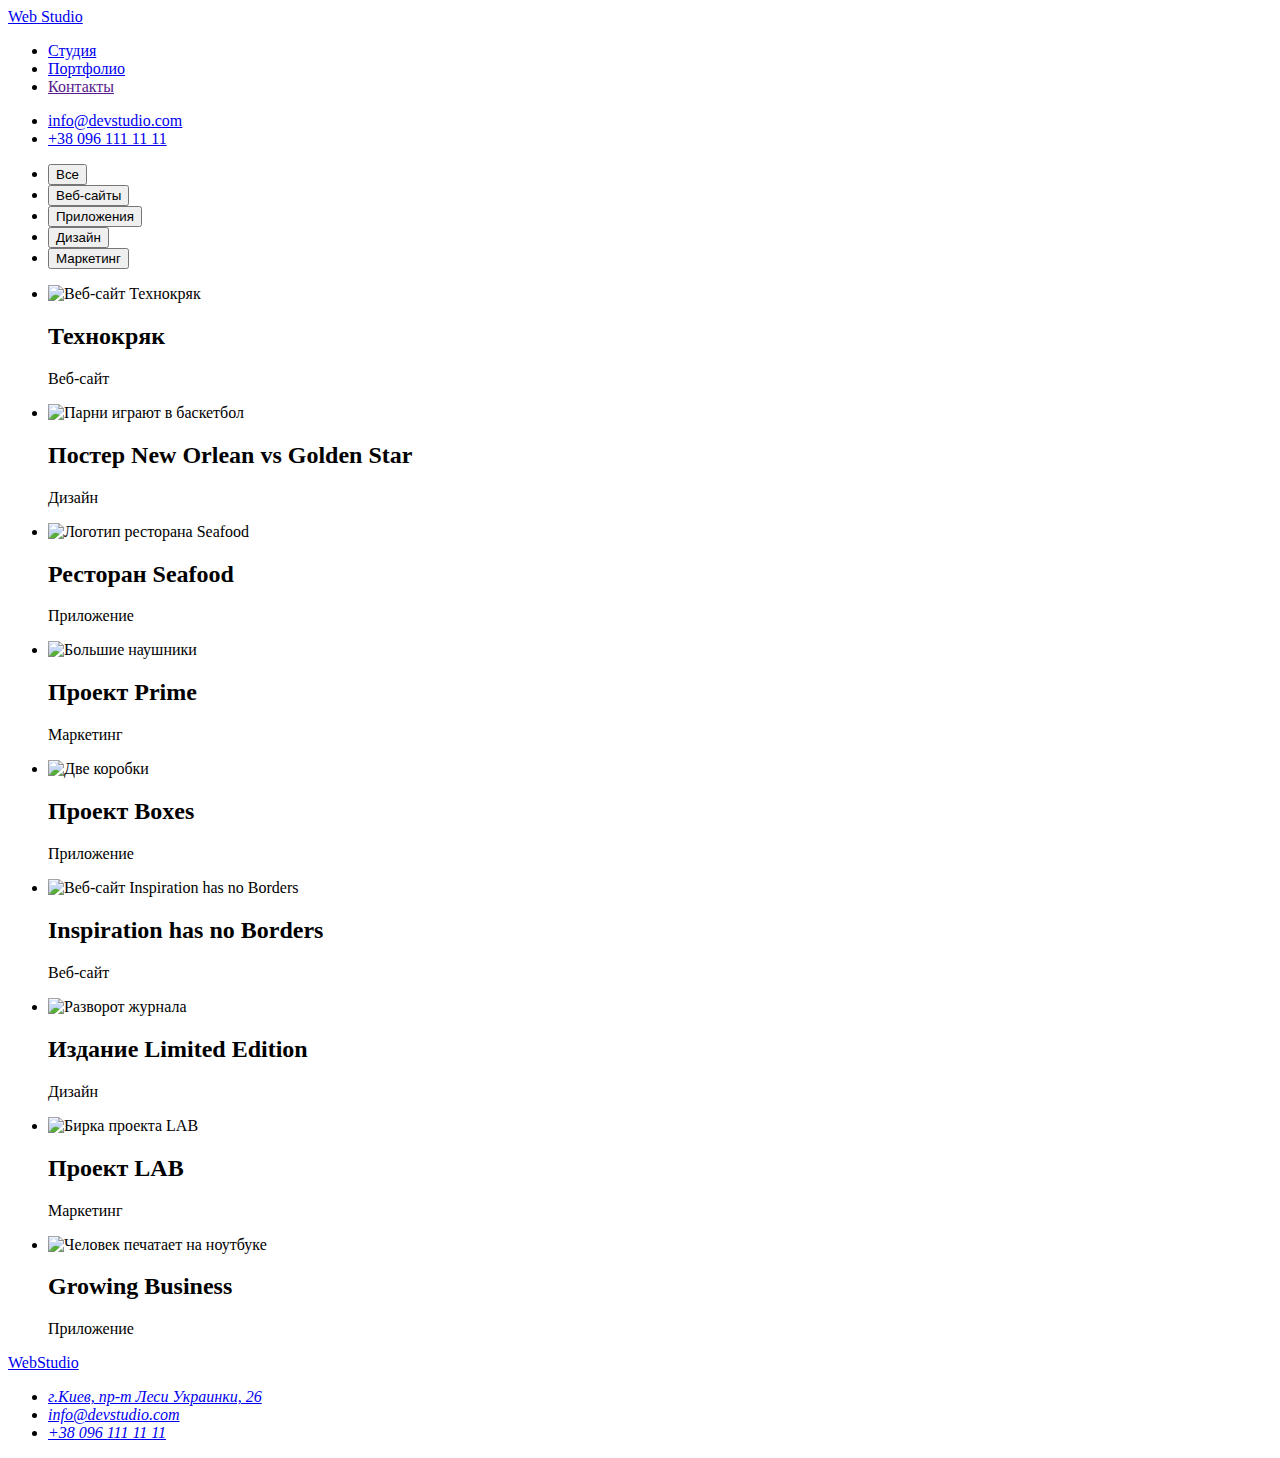
==== portfolio.html @ 760f86f2 "Add files via upload" ====
<!DOCTYPE html>
<html lang="ru">
<head>
    <meta charset="UTF-8">
    <meta http-equiv="X-UA-Compatible" content="IE=edge">
    <meta name="viewport" content="width=device-width, initial-scale=1.0">
    <title>Портфолио</title>
    <link rel="preconnect" href="https://fonts.googleapis.com"/>
    <link rel="preconnect" href="https://fonts.gstatic.com" crossorigin/>
    <link href="https://fonts.googleapis.com/css2?family=Raleway:wght@700&family=Roboto:wght@400;500;700;900&display=swap" rel="stylesheet"/>    
    <link rel="stylesheet" href="https://github.com/sindresorhus/modern-normalize/blob/main/modern-normalize.css"/>
    <link rel="stylesheet" href="./css/styles.css"/>
</head>

<body>
    <!--Шапка-->
    <header class="header">
        <!--Главная навигация-->
        <div class="conteiner nav-flex">
        <nav class="header-nav">
            <a class="logo-link link" href="./index.html">Web <span class="logo-black">Studio</span></a>
            <ul class="header-nav-list list">
                <li class="header-nav-item">
                    <a class="header-nav-link link" href="./index.html">Студия</a>
                </li>
                <li class="header-nav-item">
                    <a class="header-nav-link link current" href="./portfolio.html">Портфолио</a>
                </li>
                <li class="header-nav-item">
                    <a class="header-nav-link link" href="">Контакты</a>
                </li>
            </ul>
        </nav>
    
        <ul class="header-contact-list list">
            <li class="header-contact-item">
                <a class="header-contact-link link" href="mailto:info@devstudio.com">info@devstudio.com</a>
            </li>
            <li class="header-contact-item">
                <a class="header-contact-link link" href="tel:+380961111111">+38 096 111 11 11</a>
            </li>
        </ul>
    </div>
    </header>

    <!--Основной контент-->

    <main>
    <section class="portfolio-section">
        <!--Фильтры-->
    <div class="conteiner">
       <ul class="portfolio-btn-list list">
         <li class="portfolio-btn-item"> 
          <button class="portfolio-btn" type="button">Все</button> 
         </li>
          <li class="portfolio-btn-item">
          <button class="portfolio-btn" type="button">Веб-сайты</button>
         </li>
         <li class="portfolio-btn-item">
          <button class="portfolio-btn" type="button">Приложения</button>
         </li>
         <li class="portfolio-btn-item">
         <button class="portfolio-btn" type="button">Дизайн</button>
         </li>
         <li class="portfolio-btn-item">
         <button class="portfolio-btn" type="button">Маркетинг</button>
         </li>
       </ul>
    </div>

         <!--Примеры работ-->

    <div class="conteiner">
        <ul class="portfolio-list list">
           <li class="portfolio-item"> 
               <img 
               src="/images/techno.jpg" 
               alt="Веб-сайт Технокряк"
               width="370"
               height="292"
               />
               <h2 class="portfolio-list-title">Технокряк</h2>
               <p class=" potrtfolio-list-text">Веб-сайт</p>
           </li>
            <li class="portfolio-item">
            <img 
            src="/images/neworlean.jpg" 
            alt="Парни играют в баскетбол" 
            width="370" 
            height="292" 
            />
            <h2 class="portfolio-list-title">Постер New Orlean vs Golden Star</h2>
            <p  class="potrtfolio-list-text">Дизайн</p>
            </li>
            <li class="portfolio-item">
            <img 
            src="/images/seafood.jpg" 
            alt="Логотип ресторана Seafood" 
            width="370" 
            height="292" 
            />
            <h2 class="portfolio-list-title">Ресторан Seafood</h2>
            <p  class="potrtfolio-list-text">Приложение</p>
            </li>
            <li class="portfolio-item">
            <img 
            src="/images/headphone.jpg" 
            alt="Большие наушники" 
            width="370" 
            height="292" 
            />
            <h2 class="portfolio-list-title">Проект Prime</h2>
            <p class="potrtfolio-list-text">Маркетинг</p>
            </li>
            <li class="portfolio-item">
            <img 
            src="/images/boxes.jpg" 
            alt="Две коробки" 
            width="370" 
            height="292" 
            />
            <h2 class="portfolio-list-title">Проект Boxes</h2>
            <p class="potrtfolio-list-text">Приложение</p>
            </li>
            <li class="portfolio-item">
            <img 
            src="/images/monoblock.jpg" 
            alt="Веб-сайт Inspiration has no Borders" 
            width="370" 
            height="292" />
            <h2 class="portfolio-list-title" lang="en">Inspiration has no Borders</h2>
            <p class=" otrtfolio-list-text">Веб-сайт</p>
            </li>
            <li class="portfolio-item">
            <img 
            src="/images/magazine.jpg" 
            alt="Разворот журнала" 
            width="370"
            height="292" 
            />
            <h2 class="portfolio-list-title">Издание Limited Edition</h2>
            <p class="potrtfolio-list-text">Дизайн</p>
            </li>
            <li class="portfolio-item">
            <img 
            src="/images/tag.jpg" 
            alt="Бирка проекта LAB" 
            width="370" 
            height="292" 
            />
            <h2 class="portfolio-list-title">Проект LAB</h2>
            <p class="potrtfolio-list-text">Маркетинг</p>
            </li>
            <li class="portfolio-item">
            <img 
            src="/images/printing.jpg"
            alt="Человек печатает на ноутбуке" 
            width="370" 
            height="292" 
            />
            <div class="portfolio-border">
            <h2 class="portfolio-list-title" lang="en">Growing Business</h2>
            <p class=" potrtfolio-list-text">Приложение</p>
            </div>
        </li>
        </ul>
    </div>
    </section>

</main>

        <!--Подвал-->

<footer class="footer">
    <div class="container">
    <a class="logo link" href="./index.html">Web<span class="logo-white">Studio</span></a>

     <!-- Список контактов -->

    <address class="footer-contact">
        <ul class="footer-contact-list list">
            <li class="footer-contact-item">
                <a class="footer-contact-link address link" href="https://goo.gl/maps/CdvJLRiEL6Q8Smko8" target="_blank"
                    rel="noreferrer noopener">г.Киев, пр-т Леси Украинки, 26</a>
            </li>
            <li class="footer-contact-item">
                <a class="footer-contact-link link" href="mailto:info@devstudio.com">info@devstudio.com</a>
            </li>
            <li class="footer-contact-item">
                <a class="footer-contact-link link" href="tel:+380961111111">+38 096 111 11 11</a>
            </li>
        </ul>
    </address>
    </div>
</footer>
</body>
</html>
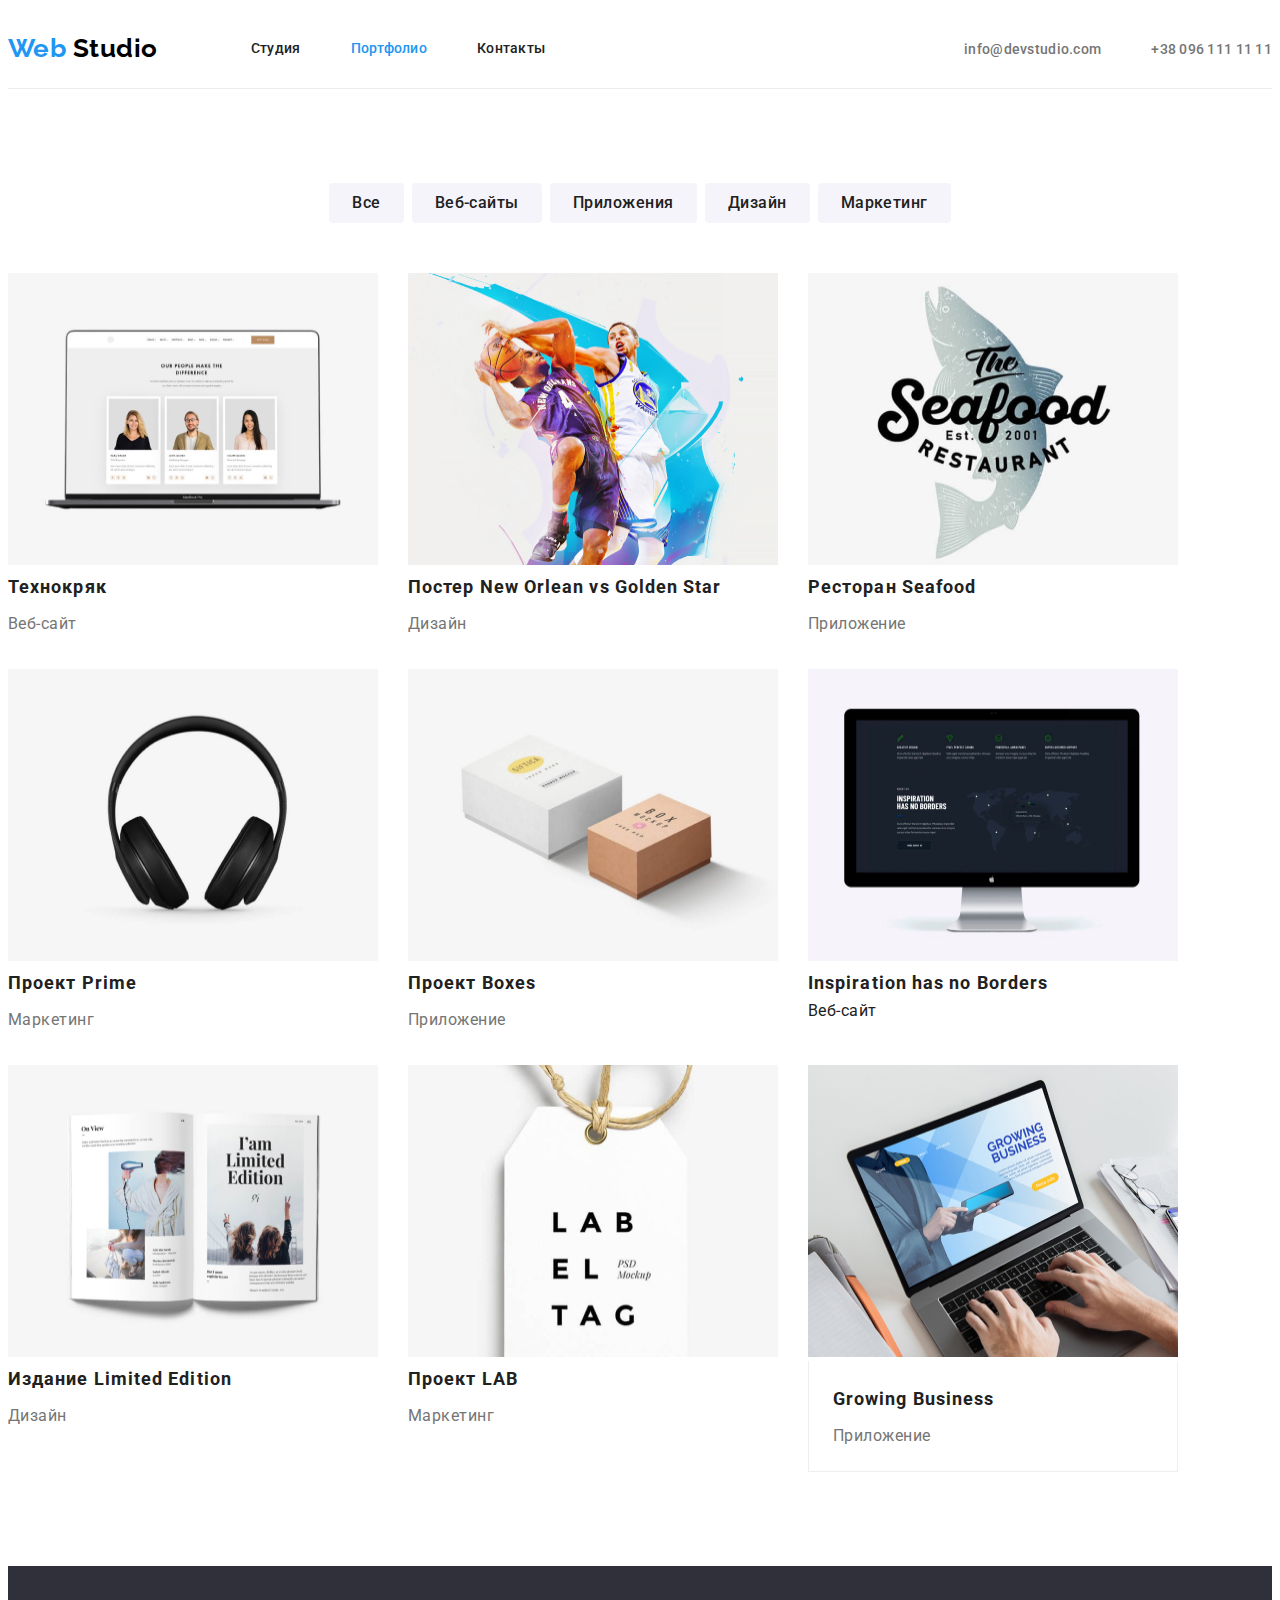
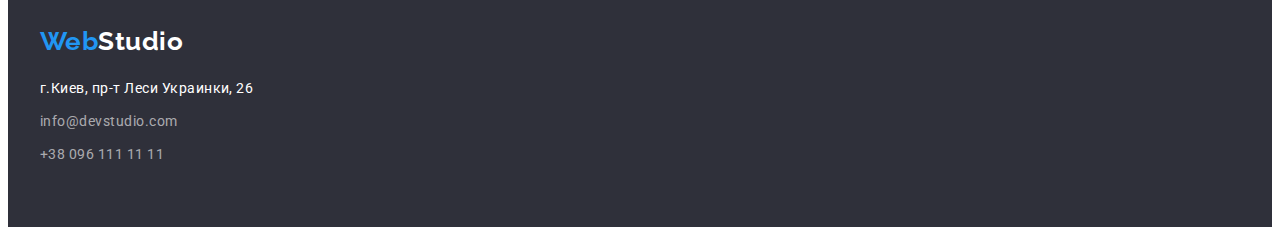
==== commit fa1946cb: "Add files via upload" ====
--- a/portfolio.html
+++ b/portfolio.html
@@ -117,8 +117,7 @@
             src="/images/boxes.jpg" 
             alt="Две коробки" 
             width="370" 
-            height="292" 
-            />
+            height="292">
             <h2 class="portfolio-list-title">Проект Boxes</h2>
             <p class="potrtfolio-list-text">Приложение</p>
             </li>
--- a/css/styles.css
+++ b/css/styles.css
@@ -0,0 +1,407 @@
+:root {
+    --primary-text-color: #212121;
+    --secondary-text-color: #757575;
+    --white-text-color: #ffffff;
+    --accent-color: #2196f3;
+    --black-logo-color: #000000;
+    --footer-text-color: rgba(255, 255, 255, 0.6);
+    --white-background-color: #ffffff;
+    --hero-background-color: #2f303a;
+    --team-background-color: #f5f4fa;
+}
+
+
+body { 
+        font-family: "Roboto", sans-serif;
+        letter-spacing: 0.03em;
+        background-color: var(--white-background-color);
+        color: var(--primary-text-color);
+}
+
+/*----убираем точки списков----*/
+.list {
+    list-style: none;
+}
+/*----убираем подчеркивание ссылок----*/
+.link {
+    text-decoration: none;
+}
+
+/*----глобальный сброс margin, padding----*/
+h1,
+h2,
+h3,
+h4,
+h5,
+h6,
+p,
+ul {
+    margin: 0;
+    padding: 0;
+}
+
+.container {
+    width: 1200px;
+    margin-left: auto;
+    margin-right: auto;
+    padding-left: 15px;
+    padding-right: 15px;   
+}
+
+.logo {
+    font-family: "Raleway", sans-serif;
+    font-weight: 700;
+    font-size: 26px;
+    line-height: 1.19;
+    color: var(--accent-color);
+    align-items: center;
+    text-align: center;
+}
+.section-title {
+    font-weight: 700;
+    font-size: 36px;
+    line-height: 1.17;
+    text-align: center;
+    color: var(--primary-text-color);
+}
+.footer-contact-link {
+    font-family: 'Roboto';
+    font-style: normal;
+    font-size: 14px;
+    line-height: 1.71;
+    color: var(--footer-text-color);
+}
+
+.footer-contact-link:hover,
+.footer-contact-link:focus {
+    color: var(--accent-color);
+}
+
+            /*----Шапка----*/
+
+.header {
+    border-bottom: 1px solid #ececec;
+}
+
+.nav-flex {
+    display: flex;
+    align-items: center;
+}
+
+.header-nav {
+    display: flex;
+    align-items: center;
+}
+
+.logo-link {
+        font-family: "Raleway", sans-serif;
+        font-style: normal;
+        font-weight: 700;
+        font-size: 26px;
+        line-height: 1.19;
+        color: var(--accent-color);
+}
+
+.logo-black {
+    color: var(--black-logo-color);
+}
+
+.header-nav-list {
+    display: flex;
+    margin-left: 93px;
+}
+
+.header-nav-item:not(:last-child) {
+    margin-right: 50px;
+}
+
+.header-nav-link {
+        font-weight: 500;
+        font-size: 14px;
+        line-height: 16px;
+        letter-spacing: 0.02em;
+        color: var(--primary-text-color);
+         
+        display: block;
+        padding-top: 32px;
+        padding-bottom: 32px;
+  }
+
+.header-contact-list {
+        display: flex;
+        margin-left: auto;
+}
+
+.header-contact-item+.header-contact-item {
+    margin-left: 50px;
+}
+
+.header-nav-link.current {
+        color: var(--accent-color)
+}
+
+.header-contact-link {
+        font-weight: 500;
+        font-size: 14px;
+        line-height: 1.14;
+        letter-spacing: 0.02em;
+        color: var(--secondary-text-color);
+
+
+}
+
+.header-nav-link:hover,
+.header-nav-link:focus,
+.header-contact-link:hover,
+.header-contact-link:focus {
+    color: var(--accent-color);
+}
+
+
+        /*----Герой----*/
+
+.hero {
+    background-color: var(--hero-background-color);
+
+    padding-top: 200px;
+    padding-bottom: 200px;
+    text-align: center;
+}
+
+.hero-title {
+        font-weight: 900;
+        font-size: 44px;
+        line-height: 1.36; 
+        text-align: center;
+        letter-spacing: 0.06em;
+        text-transform: uppercase;
+        color: var(--white-text-color);
+
+        margin-bottom: 30px;
+        margin-left: auto;
+        margin-right: auto;
+        max-width: 696px;
+  }
+
+.hero-btn {
+        font-family: 'Roboto', sans-serif;
+        font-weight: 700;
+        font-size: 16px;
+        line-height: 1.88;
+        align-items: center;
+        text-align: center;
+        letter-spacing: 0.06em;
+       
+        background-color: var(--accent-color);
+        color: var(--white-text-color);
+        cursor: pointer;
+
+        min-width: 200px;
+        display: inline-block;
+        border-radius: 4px;
+        padding: 10px 32px;
+        border: 1px solid transparent;
+  }
+
+  .hero-btn:hover,
+  .hero-btn:focus {
+      background-color: var(--white-text-color);
+      color: var(--accent-color);
+  }
+
+/*----Особенности----*/
+
+.title {
+    color: var(--primary-text-color);
+}
+.text {
+    color: var(--secondary-text-color);
+}
+                
+.features-section {
+    background-color: var(--white-background-color);
+    padding-top: 94px;
+    padding-bottom: 94px;
+}
+
+.features-list{
+    display: flex ;
+}
+
+.features-item:not(:last-child){
+margin-right: 30px;
+max-width: 270px;
+}
+.features-title{
+        font-weight: 700;
+        font-size: 14px;
+        line-height: 1.14;
+        text-transform: uppercase;
+
+        margin-bottom: 10px;
+}
+.features-text {
+        
+        font-size: 14px;
+        line-height: 1.71;
+        color: var(--secondary-text-color);
+}
+
+  /*----Список занятий----*/
+
+.work-section{
+    background-color: var(--white-background-color);
+
+    padding-bottom: 94px;
+}
+
+.work-list {
+    display: flex;
+}
+
+.work-item:not(:last-child) {
+    margin-right: 30px;
+}
+
+.section-title {
+    margin-bottom: 50px;
+}
+
+      /*----Команда----*/
+
+.team-section {
+        background-color: var(--team-background-color);
+        padding-top: 94px;
+        padding-bottom: 94px;
+}
+
+.team-list {
+    display: flex;
+}
+
+.team-item:not(:last-child) {
+    margin-right: 30px;
+}
+
+.team-workers {
+    padding: 30px 0px;
+}
+.team-worker {
+        font-weight: 500;
+        font-size: 16px;
+        line-height: 1.19;
+        text-align: center;
+
+}
+
+.team-profession {
+        font-size: 16px;
+        line-height: 1.19;
+        text-align: center;
+        color: var(--secondary-text-color);
+
+        margin-top: 10px;
+}
+
+    /*----Подвал----*/
+
+ .footer {
+     background-color: var(--hero-background-color);
+    
+        padding-top: 60px;
+        padding-bottom: 60px;
+ }   
+ .logo-white {
+     color: var(--white-text-color);
+ }
+
+ /*----Список контактов----*/
+
+ .footer-contact {
+     margin-top: 20px;
+    }
+
+.footer-contact-link.address {
+    color: var(--white-text-color);
+}
+ 
+.footer-contact-item,
+.footer-contact-item {
+    margin-top: 9px;
+}
+
+        /*----Портфолио----*/
+
+.portfolio-section {
+    background-color: var(--white-background-color);
+        padding-top: 94px;
+        padding-bottom: 94px;
+    }
+.portfolio-btn-list {
+    display: flex;
+    justify-content: center;
+    margin-bottom: 50px;
+}
+
+.portfolio-btn-item:not(:last-child) {
+    margin-right: 8px;
+}
+
+.portfolio-btn {
+    font-family: 'Roboto', sans-serif;
+    font-weight: 500;
+    font-size: 16px;
+    line-height: 1.63;
+    text-align: center;
+    letter-spacing: 0.03em;
+    background-color: var(--team-background-color);
+    color: var(--primary-text-color);
+    cursor: pointer;
+
+        display: inline-block;
+        min-width: 73px;
+        border-radius: 4px;
+        border: 1px solid transparent;
+        padding: 6px 22px;
+}
+
+.portfolio-btn:hover,
+.portfolio-btn:focus {
+    background-color: var(--accent-color);
+    color: var(--white-text-color);
+}
+    /*----Примеры работ----*/
+
+.portfolio-list {
+    display: flex;
+    flex-wrap: wrap;
+    margin: -15px;
+}
+    
+.portfolio-item{
+    background-color: var(--white-background-color);
+    margin: 15px;
+}
+
+.portfolio-border {
+    border: 1px solid #eeeeee;
+    border-top: transparent;
+    padding: 20px 24px;
+}
+
+
+.portfolio-list-title{
+        font-weight: 700;
+        font-size: 18px;
+        line-height: 2;
+        letter-spacing: 0.06em;
+        color: var(--primary-text-color);
+}
+.potrtfolio-list-text{
+        font-size: 16px;
+        line-height: 1.87;
+        letter-spacing: 0.03em;
+        color: var(--secondary-text-color);
+
+        margin-top: 4px;
+}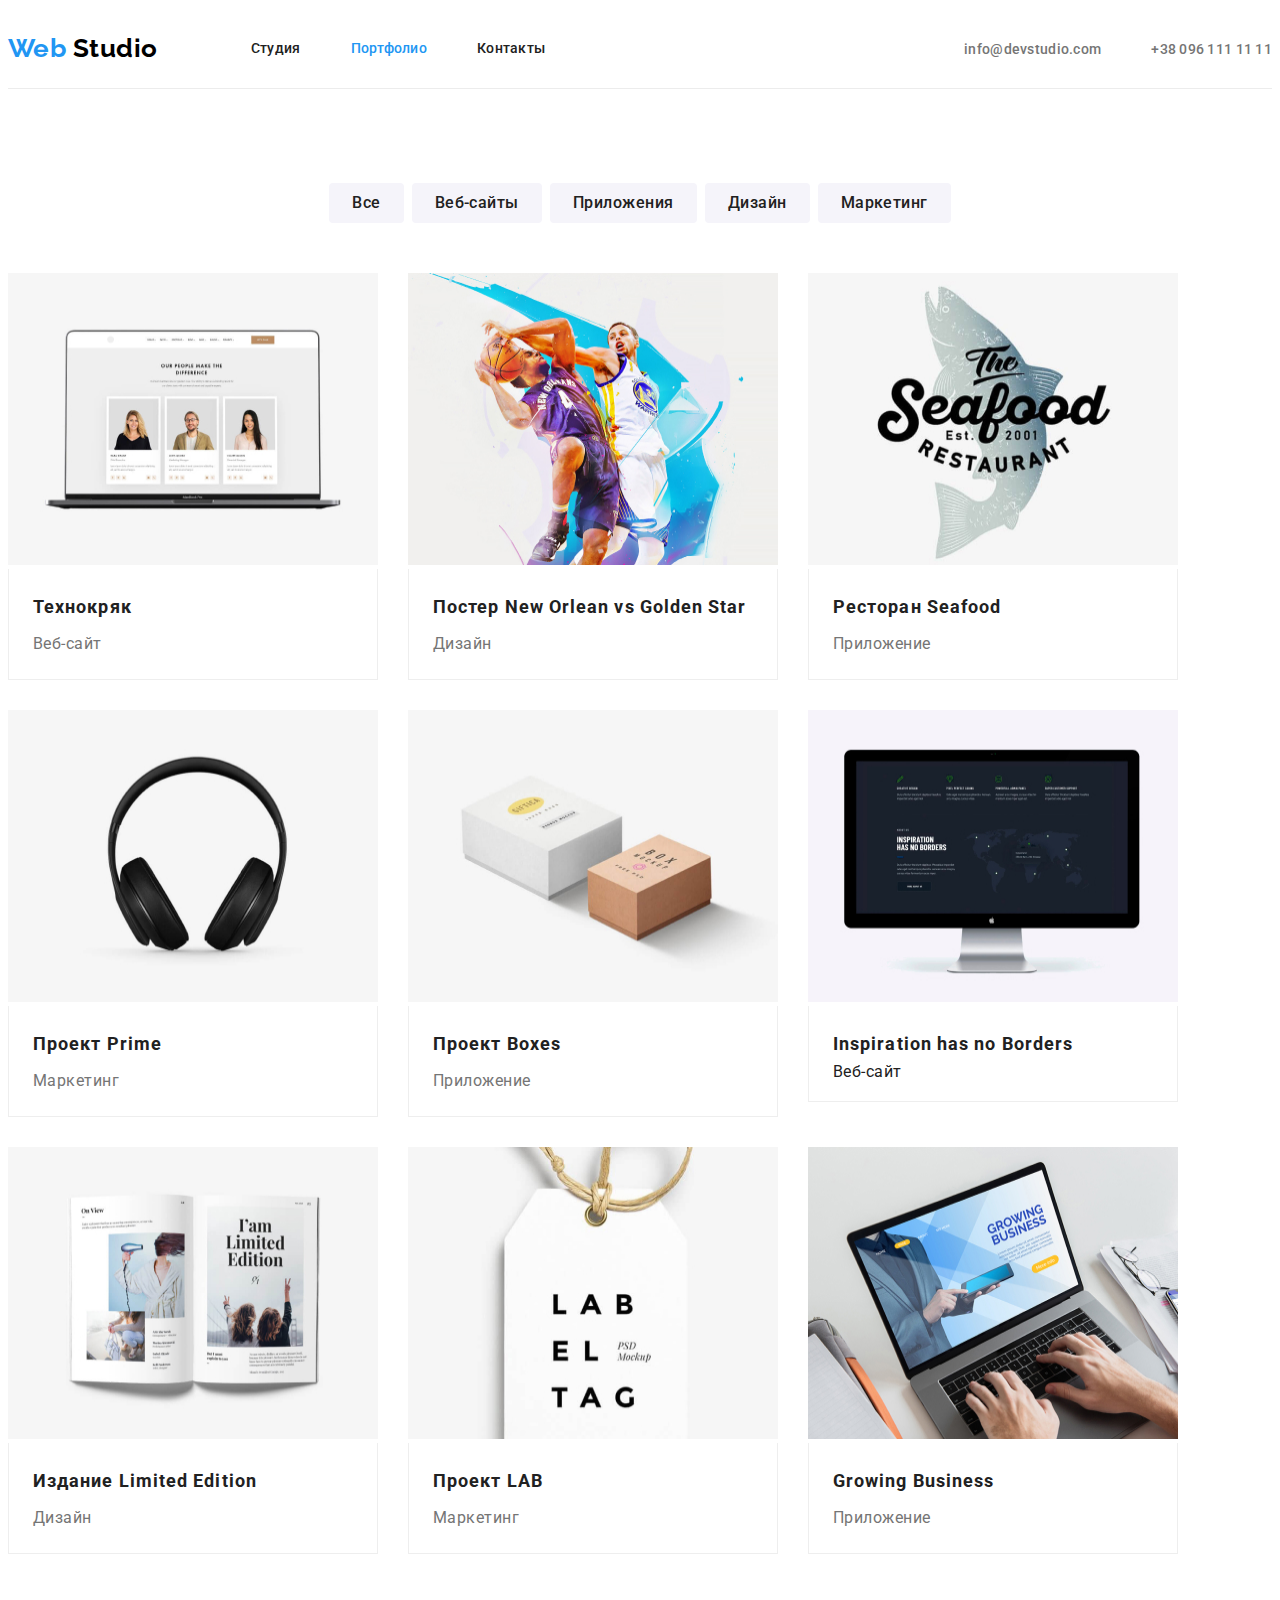
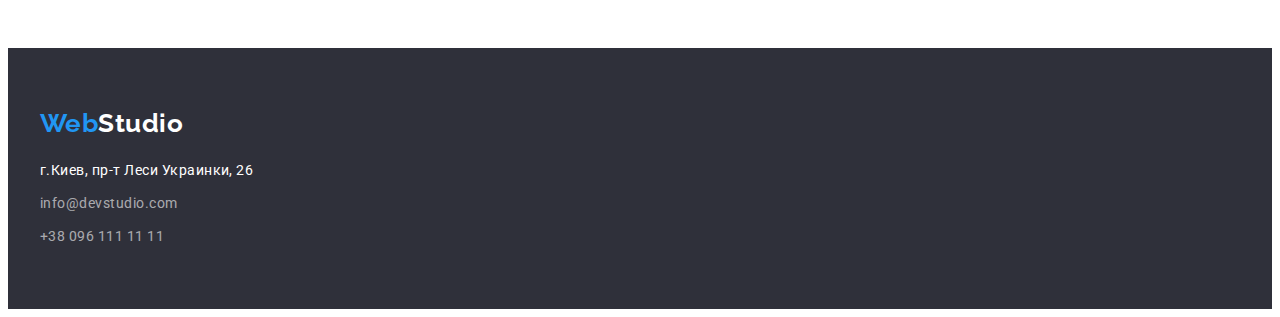
==== commit b07c2dd6: "Add files via upload" ====
--- a/portfolio.html
+++ b/portfolio.html
@@ -79,8 +79,10 @@
                width="370"
                height="292"
                />
+            <div class="portfolio-border">
                <h2 class="portfolio-list-title">Технокряк</h2>
                <p class=" potrtfolio-list-text">Веб-сайт</p>
+            </div>
            </li>
             <li class="portfolio-item">
             <img 
@@ -89,8 +91,10 @@
             width="370" 
             height="292" 
             />
+            <div class="portfolio-border">
             <h2 class="portfolio-list-title">Постер New Orlean vs Golden Star</h2>
             <p  class="potrtfolio-list-text">Дизайн</p>
+            </div>
             </li>
             <li class="portfolio-item">
             <img 
@@ -99,8 +103,10 @@
             width="370" 
             height="292" 
             />
+            <div class="portfolio-border">
             <h2 class="portfolio-list-title">Ресторан Seafood</h2>
             <p  class="potrtfolio-list-text">Приложение</p>
+            </div>
             </li>
             <li class="portfolio-item">
             <img 
@@ -109,26 +115,34 @@
             width="370" 
             height="292" 
             />
+            <div class="portfolio-border">
             <h2 class="portfolio-list-title">Проект Prime</h2>
             <p class="potrtfolio-list-text">Маркетинг</p>
+            </div>
             </li>
             <li class="portfolio-item">
             <img 
             src="/images/boxes.jpg" 
             alt="Две коробки" 
             width="370" 
-            height="292">
+            height="292"
+            />
+            <div class="portfolio-border">
             <h2 class="portfolio-list-title">Проект Boxes</h2>
             <p class="potrtfolio-list-text">Приложение</p>
+            </div>
             </li>
             <li class="portfolio-item">
             <img 
             src="/images/monoblock.jpg" 
             alt="Веб-сайт Inspiration has no Borders" 
             width="370" 
-            height="292" />
+            height="292" 
+            />
+            <div class="portfolio-border">
             <h2 class="portfolio-list-title" lang="en">Inspiration has no Borders</h2>
             <p class=" otrtfolio-list-text">Веб-сайт</p>
+            </div>
             </li>
             <li class="portfolio-item">
             <img 
@@ -137,8 +151,10 @@
             width="370"
             height="292" 
             />
+            <div class="portfolio-border">
             <h2 class="portfolio-list-title">Издание Limited Edition</h2>
             <p class="potrtfolio-list-text">Дизайн</p>
+            </div>
             </li>
             <li class="portfolio-item">
             <img 
@@ -147,8 +163,10 @@
             width="370" 
             height="292" 
             />
+            <div class="portfolio-border">
             <h2 class="portfolio-list-title">Проект LAB</h2>
             <p class="potrtfolio-list-text">Маркетинг</p>
+            </div>
             </li>
             <li class="portfolio-item">
             <img 
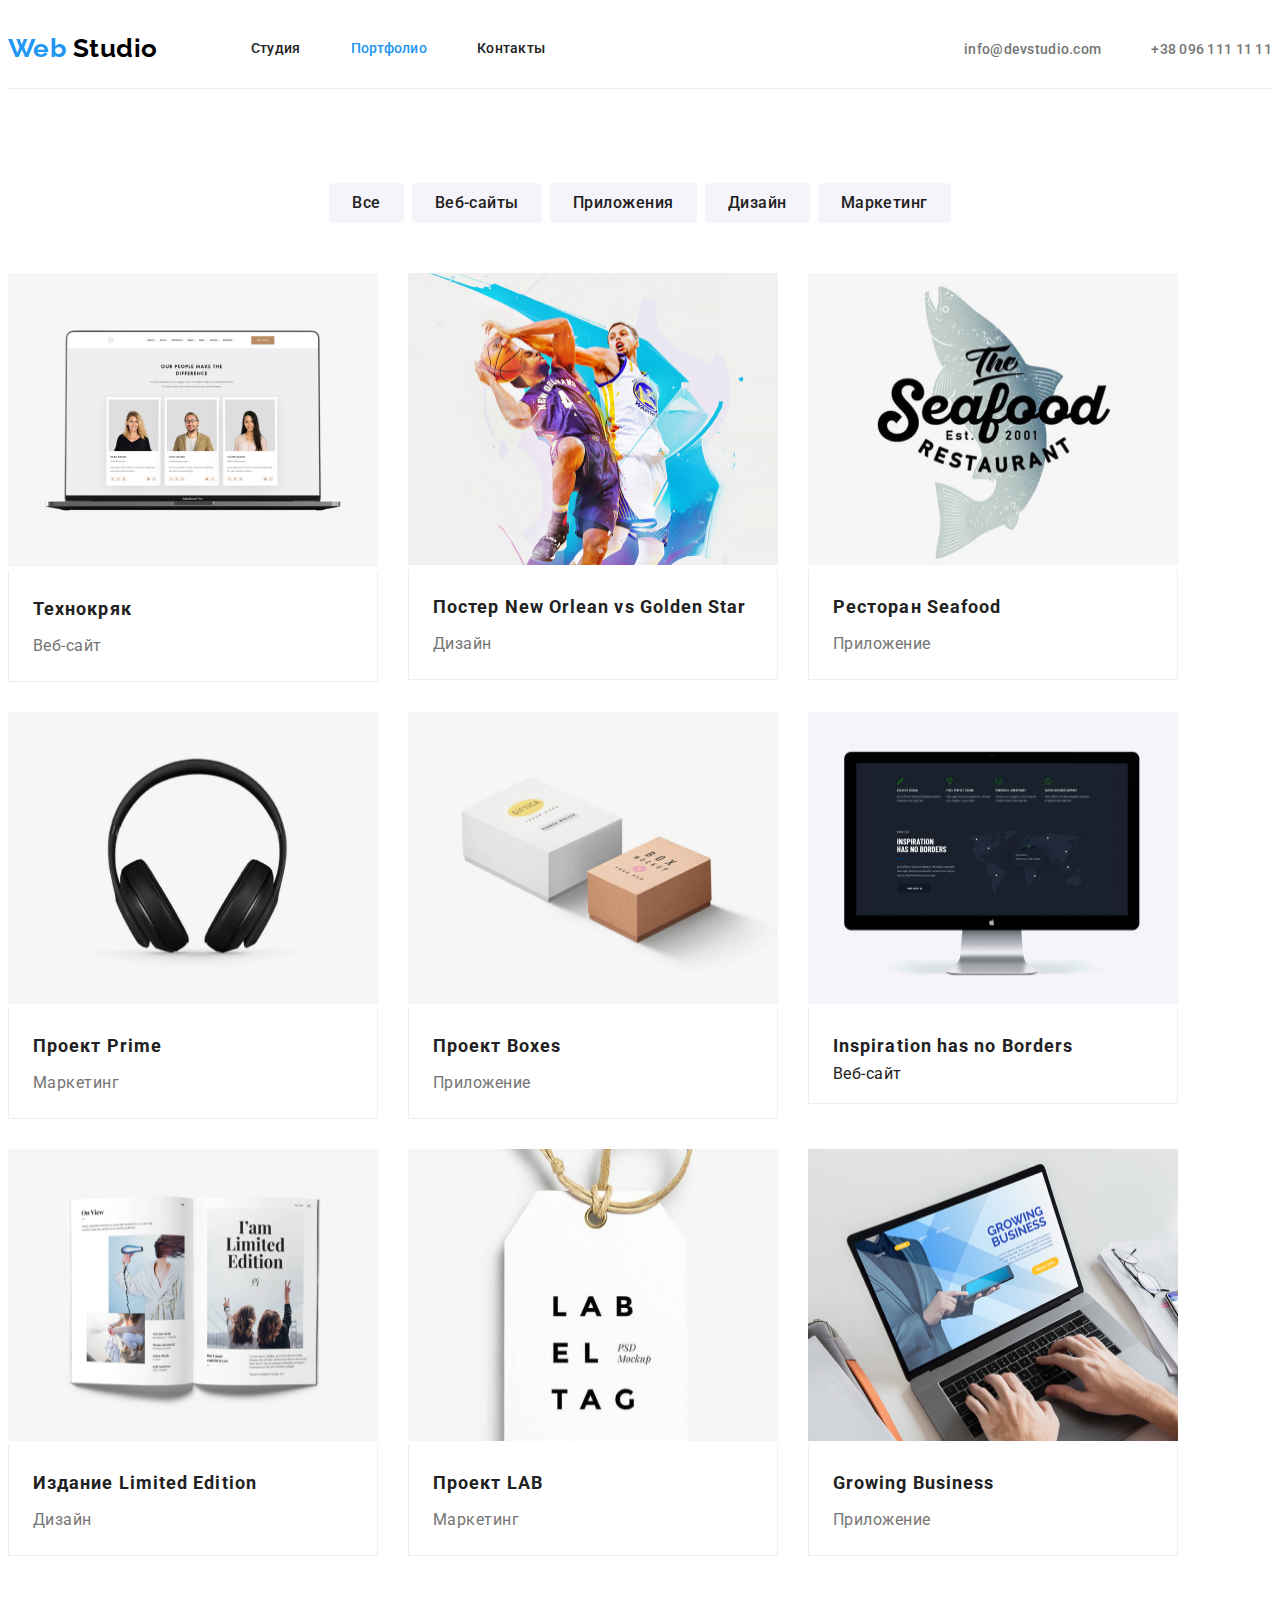
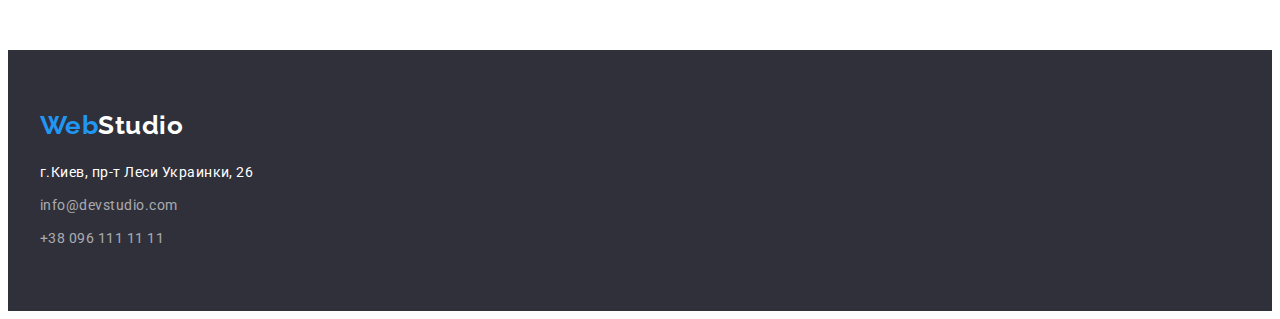
==== commit 9f88ee7b: "Add files via upload" ====
--- a/portfolio.html
+++ b/portfolio.html
@@ -77,7 +77,6 @@
                src="/images/techno.jpg" 
                alt="Веб-сайт Технокряк"
                width="370"
-               height="292"
                />
             <div class="portfolio-border">
                <h2 class="portfolio-list-title">Технокряк</h2>
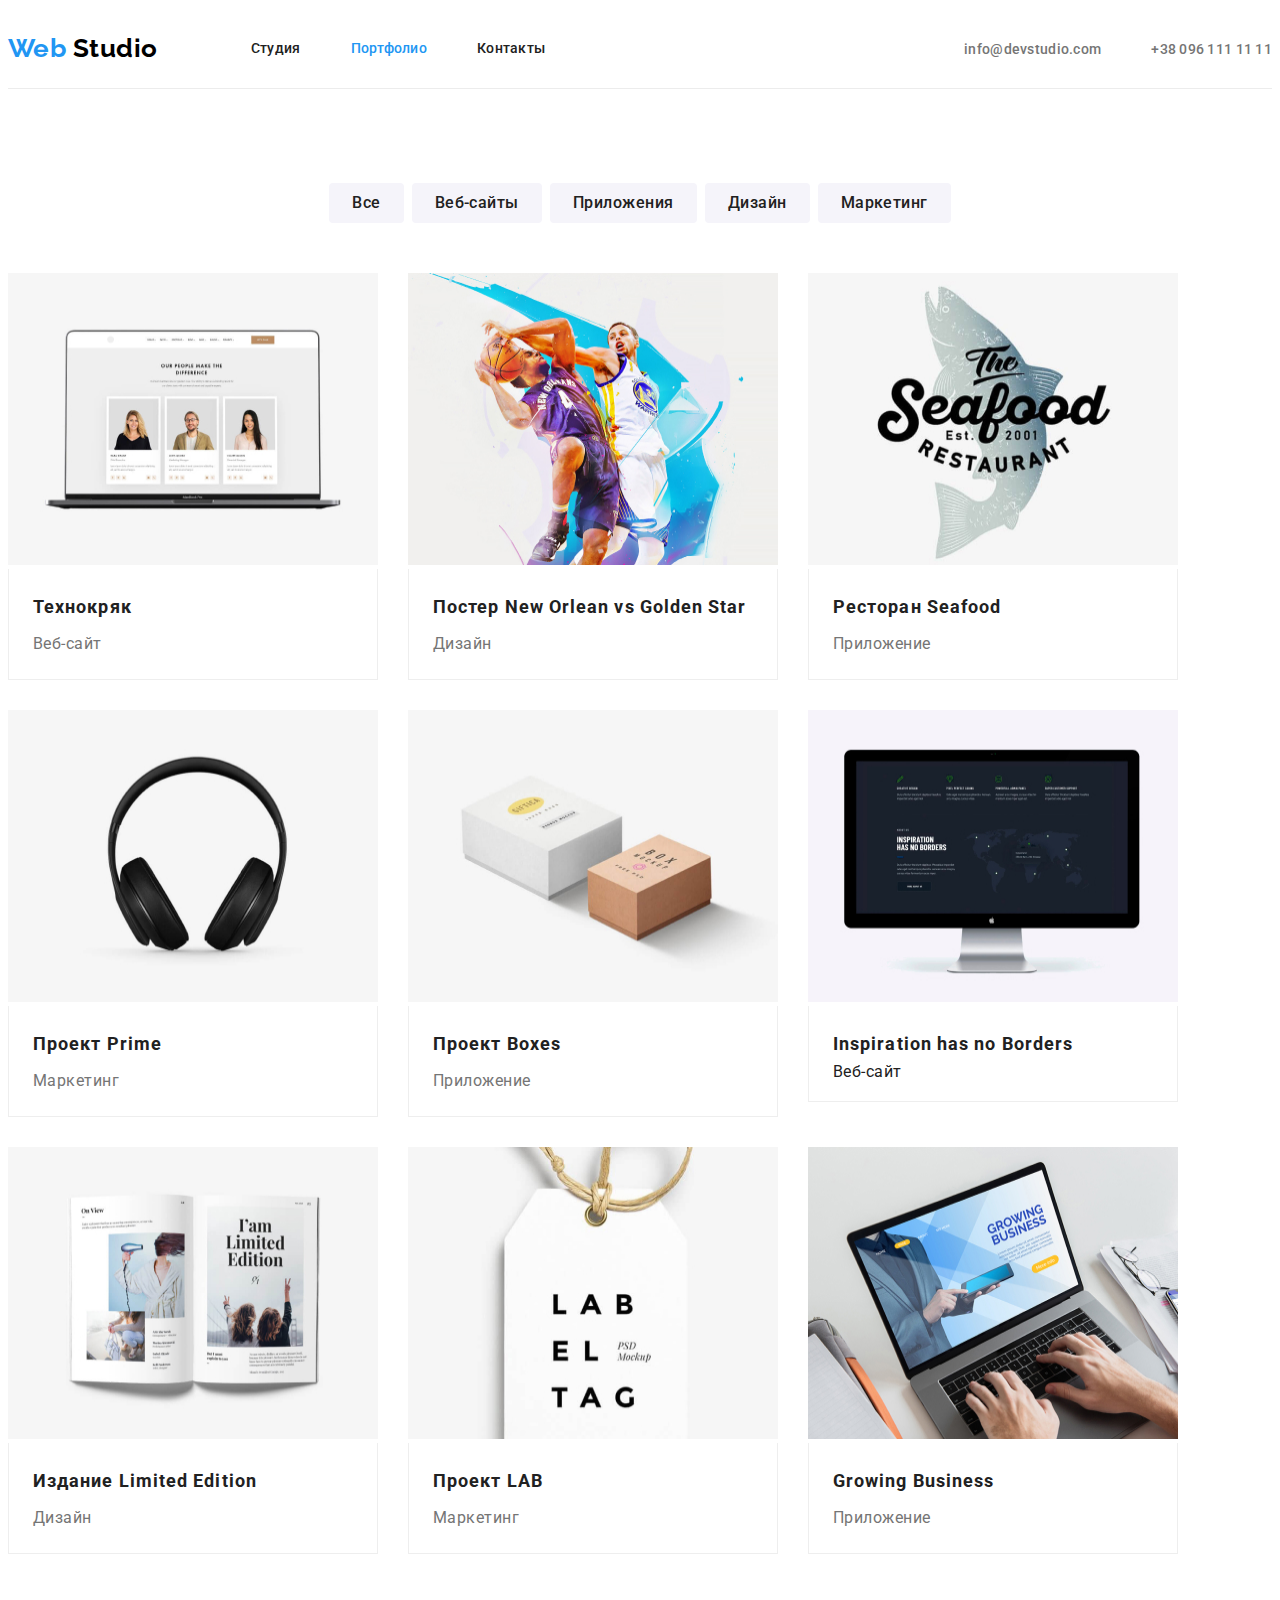
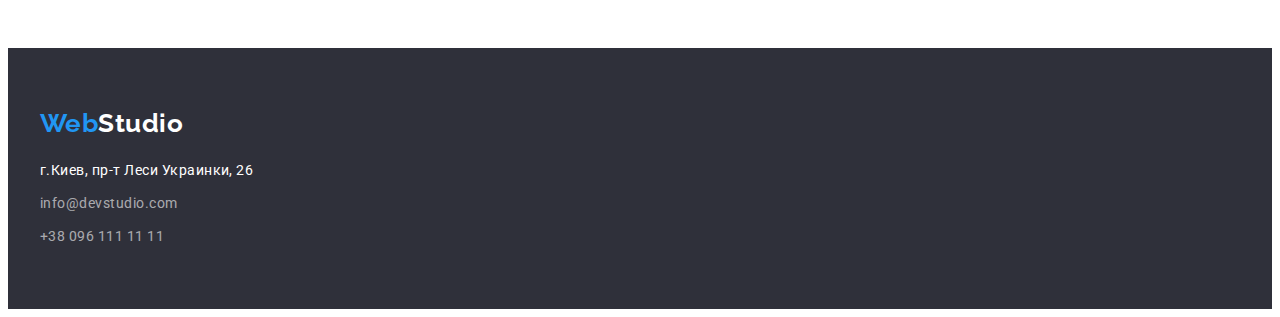
==== commit d3472dee: "Add files via upload" ====
--- a/portfolio.html
+++ b/portfolio.html
@@ -74,9 +74,10 @@
         <ul class="portfolio-list list">
            <li class="portfolio-item"> 
                <img 
-               src="/images/techno.jpg" 
+               src="./images/techno.jpg" 
                alt="Веб-сайт Технокряк"
                width="370"
+               height="292"
                />
             <div class="portfolio-border">
                <h2 class="portfolio-list-title">Технокряк</h2>
@@ -85,7 +86,7 @@
            </li>
             <li class="portfolio-item">
             <img 
-            src="/images/neworlean.jpg" 
+            src="./images/neworlean.jpg" 
             alt="Парни играют в баскетбол" 
             width="370" 
             height="292" 
@@ -97,7 +98,7 @@
             </li>
             <li class="portfolio-item">
             <img 
-            src="/images/seafood.jpg" 
+            src="./images/seafood.jpg" 
             alt="Логотип ресторана Seafood" 
             width="370" 
             height="292" 
@@ -109,7 +110,7 @@
             </li>
             <li class="portfolio-item">
             <img 
-            src="/images/headphone.jpg" 
+            src="./images/headphone.jpg" 
             alt="Большие наушники" 
             width="370" 
             height="292" 
@@ -121,7 +122,7 @@
             </li>
             <li class="portfolio-item">
             <img 
-            src="/images/boxes.jpg" 
+            src="./images/boxes.jpg" 
             alt="Две коробки" 
             width="370" 
             height="292"
@@ -133,7 +134,7 @@
             </li>
             <li class="portfolio-item">
             <img 
-            src="/images/monoblock.jpg" 
+            src="./images/monoblock.jpg" 
             alt="Веб-сайт Inspiration has no Borders" 
             width="370" 
             height="292" 
@@ -145,7 +146,7 @@
             </li>
             <li class="portfolio-item">
             <img 
-            src="/images/magazine.jpg" 
+            src="./images/magazine.jpg" 
             alt="Разворот журнала" 
             width="370"
             height="292" 
@@ -157,7 +158,7 @@
             </li>
             <li class="portfolio-item">
             <img 
-            src="/images/tag.jpg" 
+            src="./images/tag.jpg" 
             alt="Бирка проекта LAB" 
             width="370" 
             height="292" 
@@ -169,7 +170,7 @@
             </li>
             <li class="portfolio-item">
             <img 
-            src="/images/printing.jpg"
+            src="./images/printing.jpg"
             alt="Человек печатает на ноутбуке" 
             width="370" 
             height="292" 
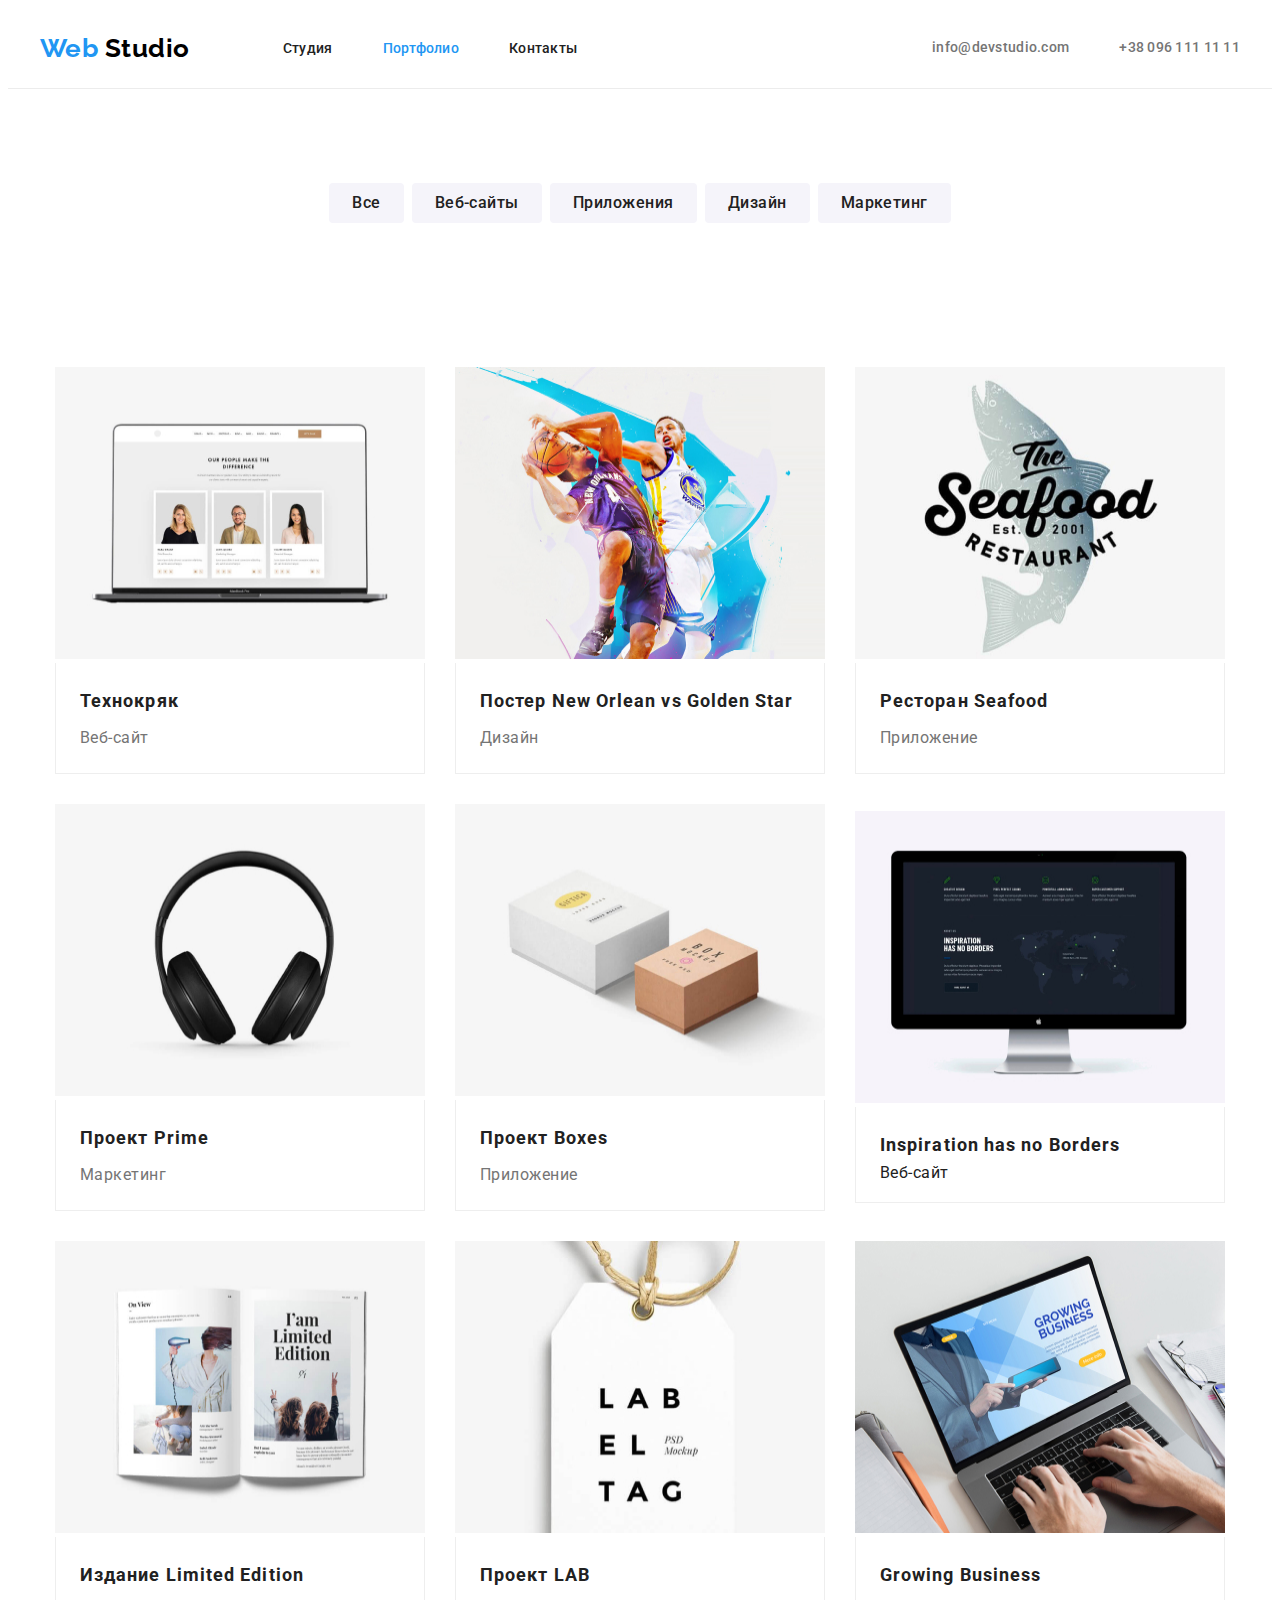
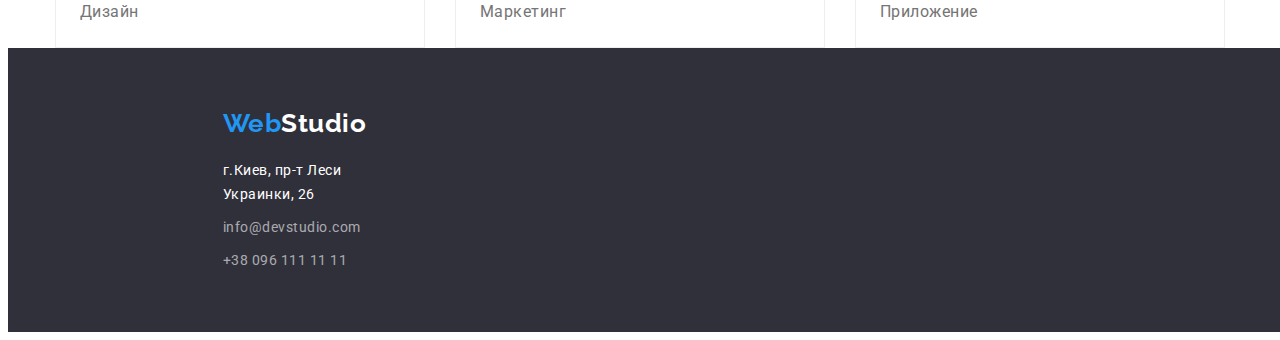
==== commit 9a8608e4: "Add files via upload" ====
--- a/portfolio.html
+++ b/portfolio.html
@@ -14,9 +14,10 @@
 
 <body>
     <!--Шапка-->
-    <header class="header">
-        <!--Главная навигация-->
-        <div class="conteiner nav-flex">
+<header class="header">
+
+    <!--Главная навигация-->
+    <div class="container nav-flex">
         <nav class="header-nav">
             <a class="logo-link link" href="./index.html">Web <span class="logo-black">Studio</span></a>
             <ul class="header-nav-list list">
@@ -31,7 +32,9 @@
                 </li>
             </ul>
         </nav>
-    
+
+        <!--Контакты-->
+
         <ul class="header-contact-list list">
             <li class="header-contact-item">
                 <a class="header-contact-link link" href="mailto:info@devstudio.com">info@devstudio.com</a>
@@ -41,7 +44,7 @@
             </li>
         </ul>
     </div>
-    </header>
+</header>
 
     <!--Основной контент-->
 
@@ -67,9 +70,10 @@
          </li>
        </ul>
     </div>
+    </section>
 
          <!--Примеры работ-->
-
+    <section class="portfolio-section-project">
     <div class="conteiner">
         <ul class="portfolio-list list">
            <li class="portfolio-item"> 
@@ -185,30 +189,29 @@
     </section>
 
 </main>
-
-        <!--Подвал-->
-
+<!--Подвал-->
 <footer class="footer">
-    <div class="container">
-    <a class="logo link" href="./index.html">Web<span class="logo-white">Studio</span></a>
-
-     <!-- Список контактов -->
-
-    <address class="footer-contact">
-        <ul class="footer-contact-list list">
-            <li class="footer-contact-item">
-                <a class="footer-contact-link address link" href="https://goo.gl/maps/CdvJLRiEL6Q8Smko8" target="_blank"
-                    rel="noreferrer noopener">г.Киев, пр-т Леси Украинки, 26</a>
-            </li>
-            <li class="footer-contact-item">
-                <a class="footer-contact-link link" href="mailto:info@devstudio.com">info@devstudio.com</a>
-            </li>
-            <li class="footer-contact-item">
-                <a class="footer-contact-link link" href="tel:+380961111111">+38 096 111 11 11</a>
-            </li>
-        </ul>
-    </address>
-    </div>
+    <section class="footter-section">
+        <div class="conteiner">
+            <a class="logo link" href="./index.html">Web<span class="logo-white">Studio</span></a>
+            <!-- Список контактов -->
+            <address class="footer-contact">
+                <ul class="footer-contact-list list">
+                    <li class="footer-contact-item">
+                        <a class="footer-contact-link address link" href="https://goo.gl/maps/CdvJLRiEL6Q8Smko8"
+                            target="_blank" rel="noreferrer noopener">г.Киев, пр-т Леси Украинки, 26</a>
+                    </li>
+                    <li class="footer-contact-item">
+                        <a class="footer-contact-link link" href="mailto:info@devstudio.com">info@devstudio.com</a>
+                    </li>
+                    <li class="footer-contact-item">
+                        <a class="footer-contact-link link" href="tel:+380961111111">+38 096 111 11 11</a>
+                    </li>
+                </ul>
+            </address>
+        </div>
+    </section>
 </footer>
 </body>
+
 </html>--- a/css/styles.css
+++ b/css/styles.css
@@ -40,13 +40,17 @@
     padding: 0;
 }
 
+
 .container {
     width: 1200px;
     margin-left: auto;
     margin-right: auto;
     padding-left: 15px;
-    padding-right: 15px;   
-}
+    padding-right: 15px;
+    
+}
+
+
 
 .logo {
     font-family: "Raleway", sans-serif;
@@ -63,6 +67,9 @@
     line-height: 1.17;
     text-align: center;
     color: var(--primary-text-color);
+    margin-left: auto;
+    margin-right: auto;
+   
 }
 .footer-contact-link {
     font-family: 'Roboto';
@@ -81,17 +88,24 @@
 
 .header {
     border-bottom: 1px solid #ececec;
+
+        justify-content: center;
+        display: flex;
+        align-items: center;
 }
 
 .nav-flex {
     display: flex;
     align-items: center;
+    justify-content: center;
+   
 }
 
 .header-nav {
-    display: flex;
-    align-items: center;
-}
+        justify-content: center;
+        display: flex;
+        align-items: center;
+    }
 
 .logo-link {
         font-family: "Raleway", sans-serif;
@@ -130,10 +144,12 @@
 .header-contact-list {
         display: flex;
         margin-left: auto;
+
 }
 
 .header-contact-item+.header-contact-item {
     margin-left: 50px;
+
 }
 
 .header-nav-link.current {
@@ -147,6 +163,11 @@
         letter-spacing: 0.02em;
         color: var(--secondary-text-color);
 
+        justify-content: center;
+            display: flex;
+            align-items: center;
+        
+
 
 }
 
@@ -157,7 +178,6 @@
     color: var(--accent-color);
 }
 
-
         /*----Герой----*/
 
 .hero {
@@ -169,6 +189,12 @@
 }
 
 .hero-title {
+        margin-bottom: 30px;
+        margin-left: auto;
+        margin-right: auto;
+        max-width: 696px;
+        
+        
         font-weight: 900;
         font-size: 44px;
         line-height: 1.36; 
@@ -176,13 +202,10 @@
         letter-spacing: 0.06em;
         text-transform: uppercase;
         color: var(--white-text-color);
-
-        margin-bottom: 30px;
-        margin-left: auto;
-        margin-right: auto;
-        max-width: 696px;
+       
   }
 
+    
 .hero-btn {
         font-family: 'Roboto', sans-serif;
         font-weight: 700;
@@ -211,26 +234,41 @@
 
 /*----Особенности----*/
 
-.title {
-    color: var(--primary-text-color);
-}
-.text {
-    color: var(--secondary-text-color);
-}
-                
+             
 .features-section {
-    background-color: var(--white-background-color);
+    max-width: 1170px;
     padding-top: 94px;
     padding-bottom: 94px;
+    margin: 0 auto;
+
+    justify-content: center;
+    display: flex;
+    align-items: center;
+    
+    background-color: var(--white-background-color);
+}
+
+.features-section-item{
+    
+    justify-content: center;
+    display: flex;
+    align-items: center;
+
+  
 }
 
 .features-list{
-    display: flex ;
+   
+        justify-content: center;
+        display: flex;
+        align-items: center;
 }
 
 .features-item:not(:last-child){
 margin-right: 30px;
 max-width: 270px;
+
+
 }
 .features-title{
         font-weight: 700;
@@ -238,6 +276,10 @@
         line-height: 1.14;
         text-transform: uppercase;
 
+        
+        display: flex;
+        
+
         margin-bottom: 10px;
 }
 .features-text {
@@ -245,14 +287,20 @@
         font-size: 14px;
         line-height: 1.71;
         color: var(--secondary-text-color);
+     
 }
 
   /*----Список занятий----*/
 
 .work-section{
     background-color: var(--white-background-color);
-
-    padding-bottom: 94px;
+        padding-top: 94px;
+        padding-bottom: 94px;
+
+            justify-content: center;
+            display: flex;
+            align-items: center;
+
 }
 
 .work-list {
@@ -261,10 +309,18 @@
 
 .work-item:not(:last-child) {
     margin-right: 30px;
+
+    
 }
 
 .section-title {
     margin-bottom: 50px;
+    margin-right: auto;
+    margin-left: auto;
+
+        justify-content: center;
+        display: flex;
+        align-items: center;
 }
 
       /*----Команда----*/
@@ -273,6 +329,10 @@
         background-color: var(--team-background-color);
         padding-top: 94px;
         padding-bottom: 94px;
+
+            justify-content: center;
+            display: flex;
+            align-items: center;
 }
 
 .team-list {
@@ -284,14 +344,15 @@
 }
 
 .team-workers {
-    padding: 30px 0px;
+    padding:  0px  30px 0px;
+    background-color: var(--white-text-color);
+    
 }
 .team-worker {
         font-weight: 500;
         font-size: 16px;
         line-height: 1.19;
         text-align: center;
-
 }
 
 .team-profession {
@@ -306,36 +367,51 @@
     /*----Подвал----*/
 
  .footer {
-     background-color: var(--hero-background-color);
-    
         padding-top: 60px;
         padding-bottom: 60px;
- }   
+        background-color: var(--hero-background-color);
+        padding-right: 1240px;
+        padding-left: 215px;
+        display: flex;
+        margin-top: auto;
+        margin-bottom: auto;
+
+}   
  .logo-white {
      color: var(--white-text-color);
+
+     
  }
 
  /*----Список контактов----*/
 
  .footer-contact {
      margin-top: 20px;
+    display: block;
+    margin-left: auto;
+    margin-right: auto;
     }
 
 .footer-contact-link.address {
     color: var(--white-text-color);
+    display: block;
+    margin-left: auto;
+    margin-right: auto
 }
  
 .footer-contact-item,
 .footer-contact-item {
     margin-top: 9px;
+   
 }
 
         /*----Портфолио----*/
 
 .portfolio-section {
-    background-color: var(--white-background-color);
+        background-color: var(--white-background-color);
         padding-top: 94px;
         padding-bottom: 94px;
+              
     }
 .portfolio-btn-list {
     display: flex;
@@ -345,6 +421,17 @@
 
 .portfolio-btn-item:not(:last-child) {
     margin-right: 8px;
+
+}
+
+.footter-section {
+max-width: 1170px;
+justify-content: center;
+display: flex;
+align-items: center;
+
+margin-right: auto;
+margin-left: auto;
 }
 
 .portfolio-btn {
@@ -376,6 +463,11 @@
     display: flex;
     flex-wrap: wrap;
     margin: -15px;
+
+        justify-content: center;
+        display: flex;
+        align-items: center;
+    
 }
     
 .portfolio-item{
@@ -387,8 +479,21 @@
     border: 1px solid #eeeeee;
     border-top: transparent;
     padding: 20px 24px;
-}
-
+    
+    
+}
+.portfolio-section-project {
+        max-width: 1170px; 
+        justify-content: center;
+        display: flex;
+        align-items: center;
+
+        margin-right: auto;
+        margin-left: auto;
+        
+        
+      
+}
 
 .portfolio-list-title{
         font-weight: 700;
@@ -396,12 +501,15 @@
         line-height: 2;
         letter-spacing: 0.06em;
         color: var(--primary-text-color);
+    
+
+
 }
 .potrtfolio-list-text{
         font-size: 16px;
         line-height: 1.87;
-        letter-spacing: 0.03em;
-        color: var(--secondary-text-color);
+           color: var(--secondary-text-color);
 
         margin-top: 4px;
+        
 }